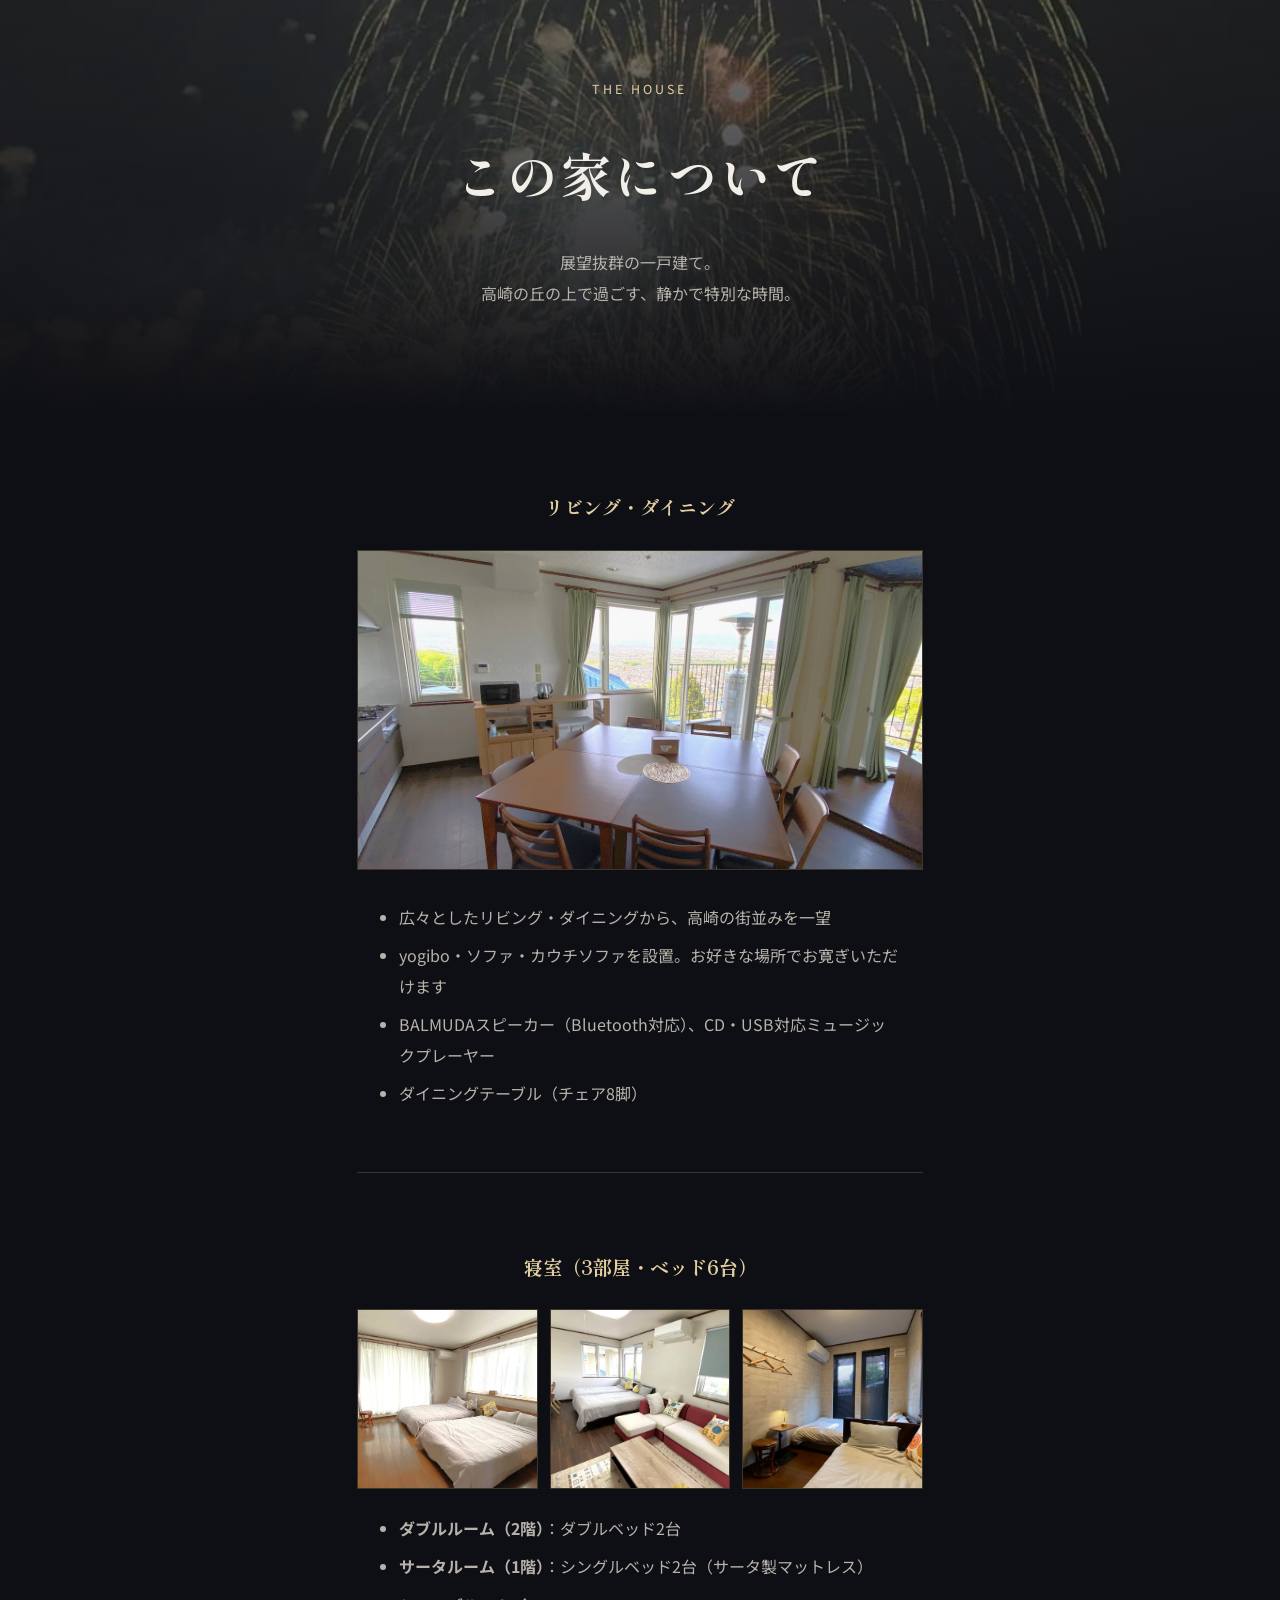
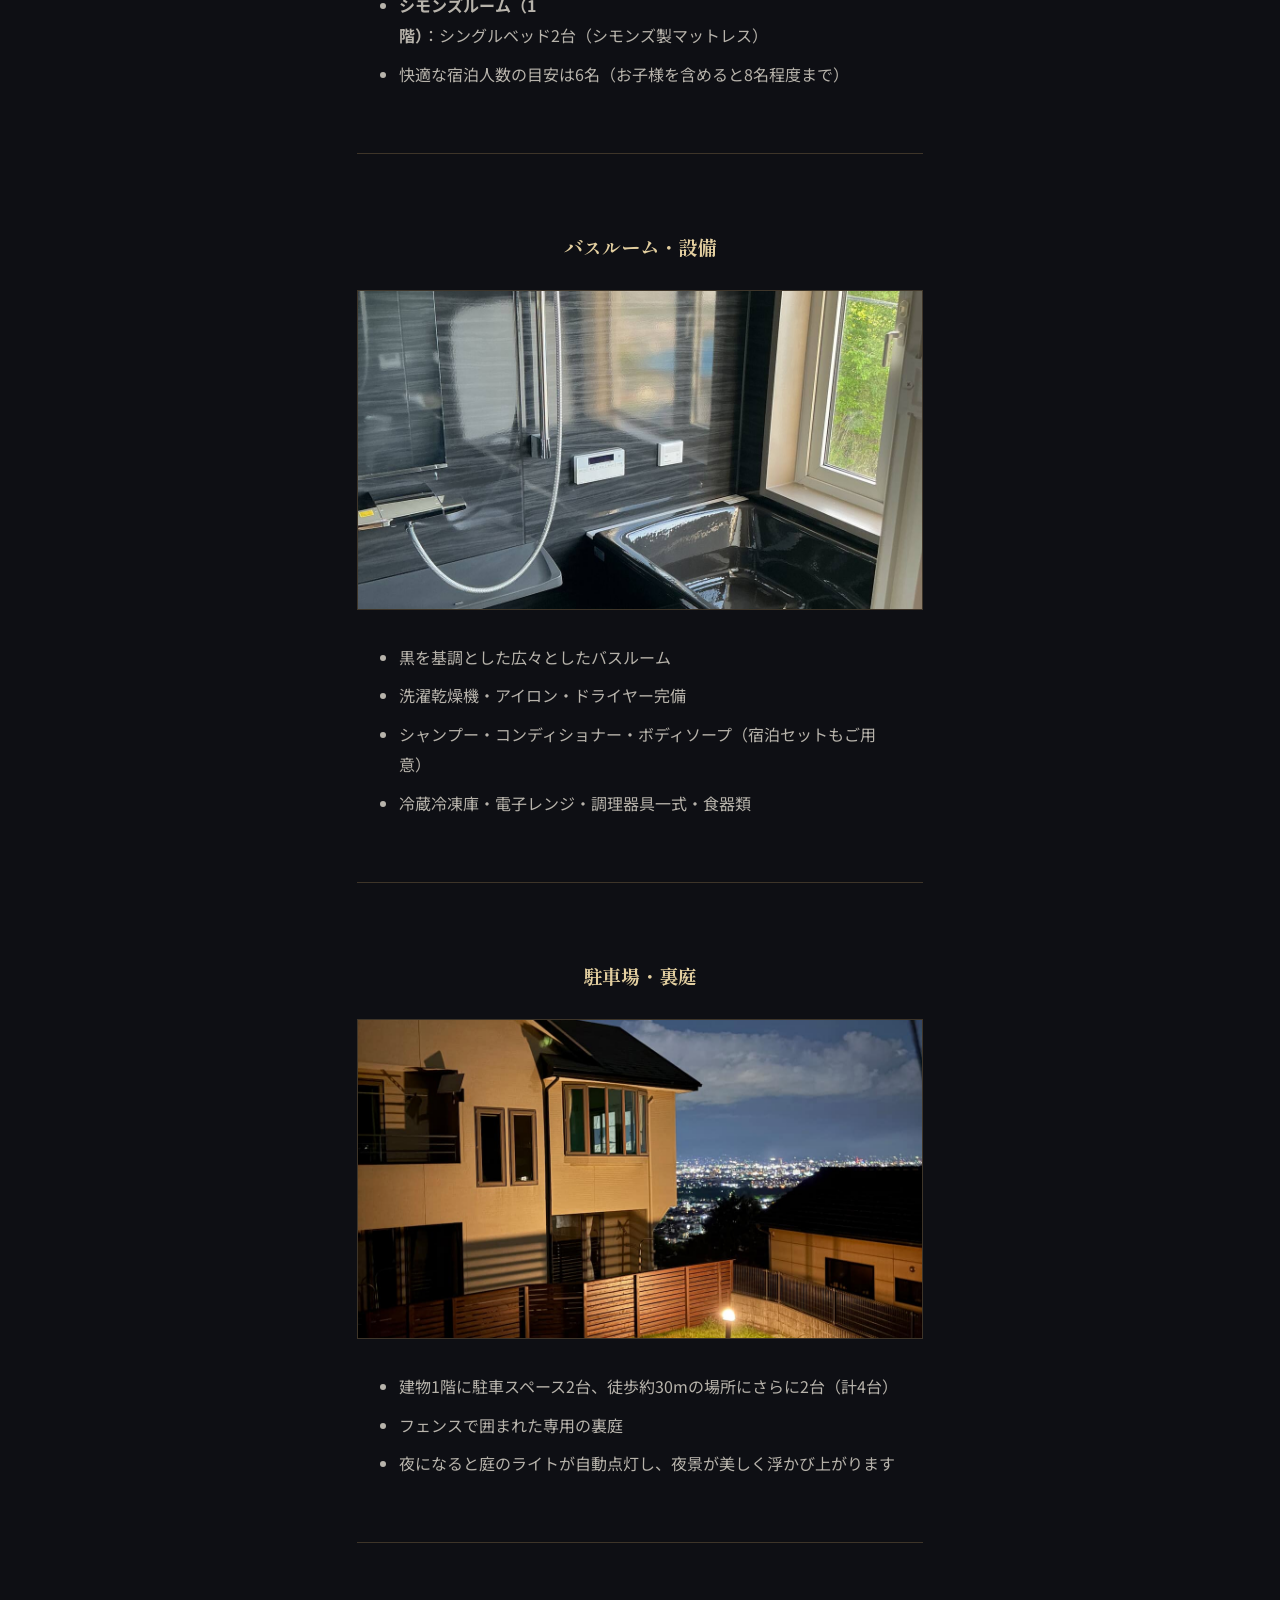
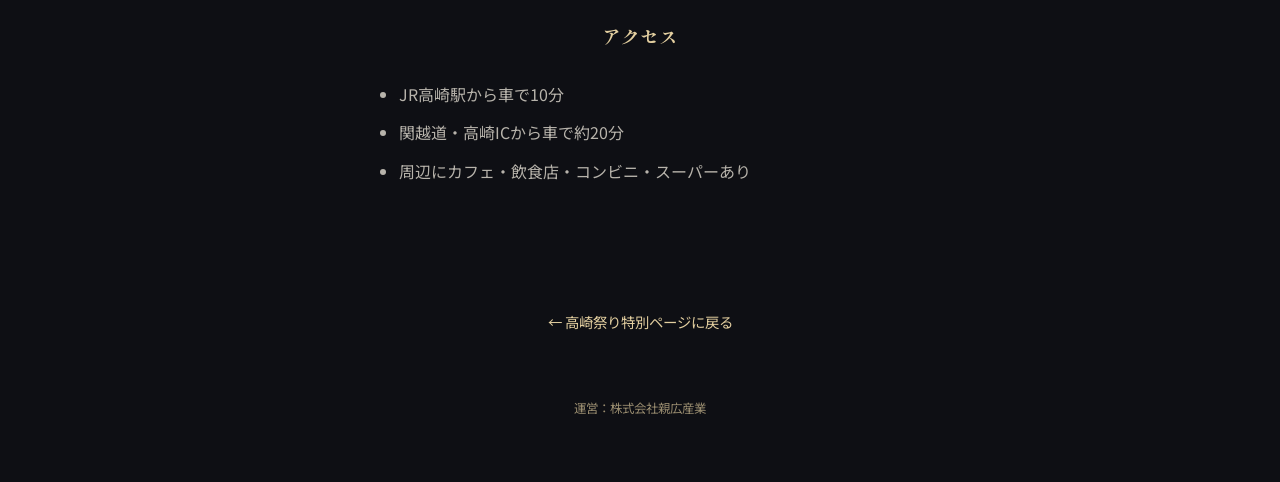
==== house.html @ ccf38d3d "チェックイン時間・レビュー・設備紹介ページ・地図カードを追加" ====
<!DOCTYPE html>
<html lang="ja">
<head>
<meta charset="UTF-8">
<meta name="viewport" content="width=device-width, initial-scale=1.0">
<title>この家について ｜ 高崎祭り 特別な一夜</title>
<meta name="description" content="展望抜群の一戸建て。yogiboのあるリビング、3つの寝室、専用駐車場、裏庭を備えたプライベートハウスのご紹介。">
<link rel="stylesheet" href="style.css?v=2">
<style>
  .house-main { max-width: 720px; }
  .back-link { display: block; text-align: center; padding: 2.5rem 0 0; }
  .back-link a { color: var(--gold-soft); text-decoration: none; font-size: 0.9rem; }
  .house-section { padding: 3.5rem 0; border-bottom: 1px solid var(--line); }
  .house-section:last-of-type { border-bottom: none; }
  .house-section h3 { color: var(--gold-soft); font-family: 'Shippori Mincho', serif; font-size: 1.2rem; text-align: center; margin-bottom: 1.5rem; }
  .house-photo { width: 100%; height: 320px; object-fit: cover; border: 1px solid var(--line); margin-bottom: 1.5rem; }
  .house-photo-row { display: grid; grid-template-columns: 1fr 1fr 1fr; gap: 0.75rem; margin-bottom: 1.5rem; }
  .house-photo-row img { width: 100%; height: 180px; object-fit: cover; border: 1px solid var(--line); }
  .house-list { color: var(--text-dim); max-width: 520px; margin: 0 auto; padding-left: 1.2rem; }
  .house-list li { margin-bottom: 0.5rem; }
  @media (max-width: 640px) { .house-photo-row { grid-template-columns: 1fr; } }
</style>
</head>
<body>

<header class="hero" style="min-height: 46vh;">
  <div class="hero-overlay">
    <p class="hero-eyebrow">THE HOUSE</p>
    <h1 class="hero-title">この家について</h1>
    <p class="hero-sub">展望抜群の一戸建て。<br>高崎の丘の上で過ごす、静かで特別な時間。</p>
  </div>
</header>

<main class="house-main">

  <section class="house-section">
    <h3>リビング・ダイニング</h3>
    <img class="house-photo" src="images/house-2.jpg" alt="ダイニングからの眺め">
    <ul class="house-list">
      <li>広々としたリビング・ダイニングから、高崎の街並みを一望</li>
      <li>yogibo・ソファ・カウチソファを設置。お好きな場所でお寛ぎいただけます</li>
      <li>BALMUDAスピーカー（Bluetooth対応）、CD・USB対応ミュージックプレーヤー</li>
      <li>ダイニングテーブル（チェア8脚）</li>
    </ul>
  </section>

  <section class="house-section">
    <h3>寝室（3部屋・ベッド6台）</h3>
    <div class="house-photo-row">
      <img src="images/room-double.jpg" alt="2階 ダブルルーム">
      <img src="images/room-serta.jpg" alt="1階 サータルーム">
      <img src="images/room-symonds.jpg" alt="1階 シモンズルーム">
    </div>
    <ul class="house-list">
      <li><strong>ダブルルーム（2階）</strong>：ダブルベッド2台</li>
      <li><strong>サータルーム（1階）</strong>：シングルベッド2台（サータ製マットレス）</li>
      <li><strong>シモンズルーム（1階）</strong>：シングルベッド2台（シモンズ製マットレス）</li>
      <li>快適な宿泊人数の目安は6名（お子様を含めると8名程度まで）</li>
    </ul>
  </section>

  <section class="house-section">
    <h3>バスルーム・設備</h3>
    <img class="house-photo" src="images/bathroom.jpg" alt="バスルーム">
    <ul class="house-list">
      <li>黒を基調とした広々としたバスルーム</li>
      <li>洗濯乾燥機・アイロン・ドライヤー完備</li>
      <li>シャンプー・コンディショナー・ボディソープ（宿泊セットもご用意）</li>
      <li>冷蔵冷凍庫・電子レンジ・調理器具一式・食器類</li>
    </ul>
  </section>

  <section class="house-section">
    <h3>駐車場・裏庭</h3>
    <img class="house-photo" src="images/house-hero.jpg" alt="夜の庭とライトアップ">
    <ul class="house-list">
      <li>建物1階に駐車スペース2台、徒歩約30mの場所にさらに2台（計4台）</li>
      <li>フェンスで囲まれた専用の裏庭</li>
      <li>夜になると庭のライトが自動点灯し、夜景が美しく浮かび上がります</li>
    </ul>
  </section>

  <section class="house-section">
    <h3>アクセス</h3>
    <ul class="house-list">
      <li>JR高崎駅から車で10分</li>
      <li>関越道・高崎ICから車で約20分</li>
      <li>周辺にカフェ・飲食店・コンビニ・スーパーあり</li>
    </ul>
  </section>

  <p class="back-link"><a href="index.html">← 高崎祭り特別ページに戻る</a></p>

</main>

<footer class="site-footer">
  <p class="footer-company">運営：株式会社親広産業</p>
</footer>

</body>
</html>
---- style.css ----
@import url('https://fonts.googleapis.com/css2?family=Shippori+Mincho:wght@500;700&family=Noto+Sans+JP:wght@300;400;600&display=swap');

:root {
  --bg: #0e0f14;
  --bg-panel: #161821;
  --gold: #c9a769;
  --gold-soft: #e3cfa0;
  --text: #f2efe9;
  --text-dim: #b7b3ab;
  --line: rgba(201, 167, 105, 0.25);
}

* { box-sizing: border-box; }

body {
  margin: 0;
  background: var(--bg);
  color: var(--text);
  font-family: 'Noto Sans JP', sans-serif;
  line-height: 1.9;
  -webkit-font-smoothing: antialiased;
}

h1, h2 {
  font-family: 'Shippori Mincho', serif;
  letter-spacing: 0.04em;
}

/* ---- Hero ---- */
.hero {
  min-height: 92vh;
  display: flex;
  align-items: center;
  justify-content: center;
  background:
    linear-gradient(180deg, rgba(14,15,20,0.45) 0%, rgba(14,15,20,0.88) 78%, var(--bg) 100%),
    url('images/fireworks-last-year.jpg') center 35% / cover no-repeat;
  text-align: center;
  padding: 6vh 6vw;
}

.hero-overlay { max-width: 640px; }

.hero-eyebrow {
  color: var(--gold-soft);
  letter-spacing: 0.25em;
  font-size: 0.78rem;
  margin-bottom: 1.5rem;
}

.hero-title {
  font-size: clamp(2rem, 5vw, 3.2rem);
  font-weight: 700;
  margin: 0 0 1.5rem;
  color: var(--text);
}

.hero-sub {
  color: var(--text-dim);
  font-size: 1rem;
  margin-bottom: 2.5rem;
}

.cta {
  display: inline-block;
  padding: 0.9em 2.4em;
  border: 1px solid var(--gold);
  color: var(--gold-soft);
  text-decoration: none;
  letter-spacing: 0.1em;
  font-size: 0.9rem;
  border-radius: 2px;
  transition: background 0.25s ease, color 0.25s ease;
}

.cta:hover { background: var(--gold); color: #14151c; }

.cta-large { padding: 1.1em 3.2em; font-size: 1rem; }

/* ---- Sections ---- */
main { max-width: 800px; margin: 0 auto; padding: 0 6vw; }

section { padding: 5rem 0; border-bottom: 1px solid var(--line); }
section:last-of-type { border-bottom: none; }

.lead p {
  text-align: center;
  font-size: 1.05rem;
  color: var(--text-dim);
  max-width: 620px;
  margin: 0 auto;
}

h2 {
  font-size: 1.6rem;
  color: var(--gold-soft);
  text-align: center;
  margin-bottom: 2.5rem;
}

/* ---- Gallery ---- */
.gallery-grid {
  display: grid;
  grid-template-columns: repeat(3, 1fr);
  gap: 0.75rem;
}

.gallery-grid img {
  width: 100%;
  height: 150px;
  object-fit: cover;
  background: var(--bg-panel);
  border: 1px solid var(--line);
}

.gallery-note {
  text-align: center;
  color: var(--text-dim);
  font-size: 0.8rem;
  margin-top: 1rem;
  opacity: 0.7;
}

.gallery-link {
  text-align: center;
  margin-top: 1.5rem;
}

.gallery-link a {
  color: var(--gold-soft);
  text-decoration: none;
  font-size: 0.9rem;
  letter-spacing: 0.05em;
  border-bottom: 1px solid var(--gold);
  padding-bottom: 0.2rem;
}

/* ---- Review ---- */
.review-card {
  max-width: 560px;
  margin: 0 auto;
  text-align: center;
  padding: 2.5rem 2rem;
  background: var(--bg-panel);
  border: 1px solid var(--line);
}

.review-stars {
  color: var(--gold);
  letter-spacing: 0.3em;
  margin: 0 0 1.2rem;
}

.review-text {
  color: var(--text);
  font-size: 1rem;
  line-height: 2;
  margin: 0 0 1rem;
}

.review-author {
  color: var(--text-dim);
  font-size: 0.85rem;
  margin: 0;
}

/* ---- Overview table ---- */
.overview-table {
  width: 100%;
  border-collapse: collapse;
  background: var(--bg-panel);
  border: 1px solid var(--line);
}

.overview-table th, .overview-table td {
  padding: 1.1rem 1.4rem;
  text-align: left;
  border-bottom: 1px solid var(--line);
  vertical-align: top;
}

.overview-table th {
  width: 30%;
  color: var(--gold-soft);
  font-weight: 600;
  white-space: nowrap;
}

.overview-table tr:last-child th,
.overview-table tr:last-child td { border-bottom: none; }

.note { color: var(--text-dim); font-size: 0.85rem; }

/* ---- Chef ---- */
.chef-gallery {
  display: grid;
  grid-template-columns: 1fr 1fr;
  gap: 0.75rem;
  max-width: 460px;
  margin: 0 auto 2rem;
}

.chef-gallery img {
  width: 100%;
  height: 150px;
  object-fit: cover;
  border: 1px solid var(--line);
}

.chef-copy {
  text-align: center;
  color: var(--text-dim);
  max-width: 500px;
  margin: 0 auto;
}

/* ---- Perk ---- */
.perk-copy {
  text-align: center;
  color: var(--text-dim);
  max-width: 520px;
  margin: 0 auto;
  padding: 2rem 2rem;
  border: 1px solid var(--gold);
  background: var(--bg-panel);
}

.perk-copy strong {
  color: var(--gold-soft);
  font-size: 1.1rem;
}

/* ---- Flow ---- */
.flow-steps {
  list-style: none;
  counter-reset: step;
  padding: 0;
  max-width: 560px;
  margin: 0 auto;
}

.flow-steps li {
  counter-increment: step;
  position: relative;
  padding: 0 0 2rem 3rem;
  color: var(--text-dim);
}

.flow-steps li strong { color: var(--text); }

.flow-steps li::before {
  content: counter(step);
  position: absolute;
  left: 0;
  top: 0;
  width: 1.8rem;
  height: 1.8rem;
  border: 1px solid var(--gold);
  color: var(--gold-soft);
  border-radius: 50%;
  display: flex;
  align-items: center;
  justify-content: center;
  font-size: 0.85rem;
}

.flow-note {
  text-align: center;
  color: var(--text-dim);
  font-size: 0.82rem;
  opacity: 0.75;
  margin-top: 1rem;
}

/* ---- Access ---- */
.address {
  text-align: center;
  color: var(--text-dim);
  margin-bottom: 1.5rem;
}

.map-card {
  background: var(--bg-panel);
  border: 1px solid var(--line);
  padding: 0.75rem;
}

.map-embed {
  line-height: 0;
}

.map-embed iframe {
  display: block;
}

.map-link {
  display: block;
  text-align: center;
  color: var(--gold-soft);
  text-decoration: none;
  font-size: 0.85rem;
  padding-top: 0.9rem;
  letter-spacing: 0.05em;
}

/* ---- Apply ---- */
.apply { text-align: center; }

/* ---- Footer ---- */
.site-footer {
  text-align: center;
  color: var(--text-dim);
  font-size: 0.78rem;
  padding: 2.5rem 6vw 3.5rem;
  opacity: 0.65;
}

.site-footer p { margin: 0.3rem 0; }

.footer-company {
  color: var(--gold-soft);
  margin-bottom: 0.8rem;
}

/* ---- Responsive ---- */
@media (max-width: 640px) {
  .gallery-grid { grid-template-columns: 1fr; }
  .chef-gallery { grid-template-columns: 1fr; }
  .overview-table th, .overview-table td { display: block; width: 100%; }
  .overview-table th { border-bottom: none; padding-bottom: 0.3rem; }
  .overview-table td { padding-top: 0; }
}
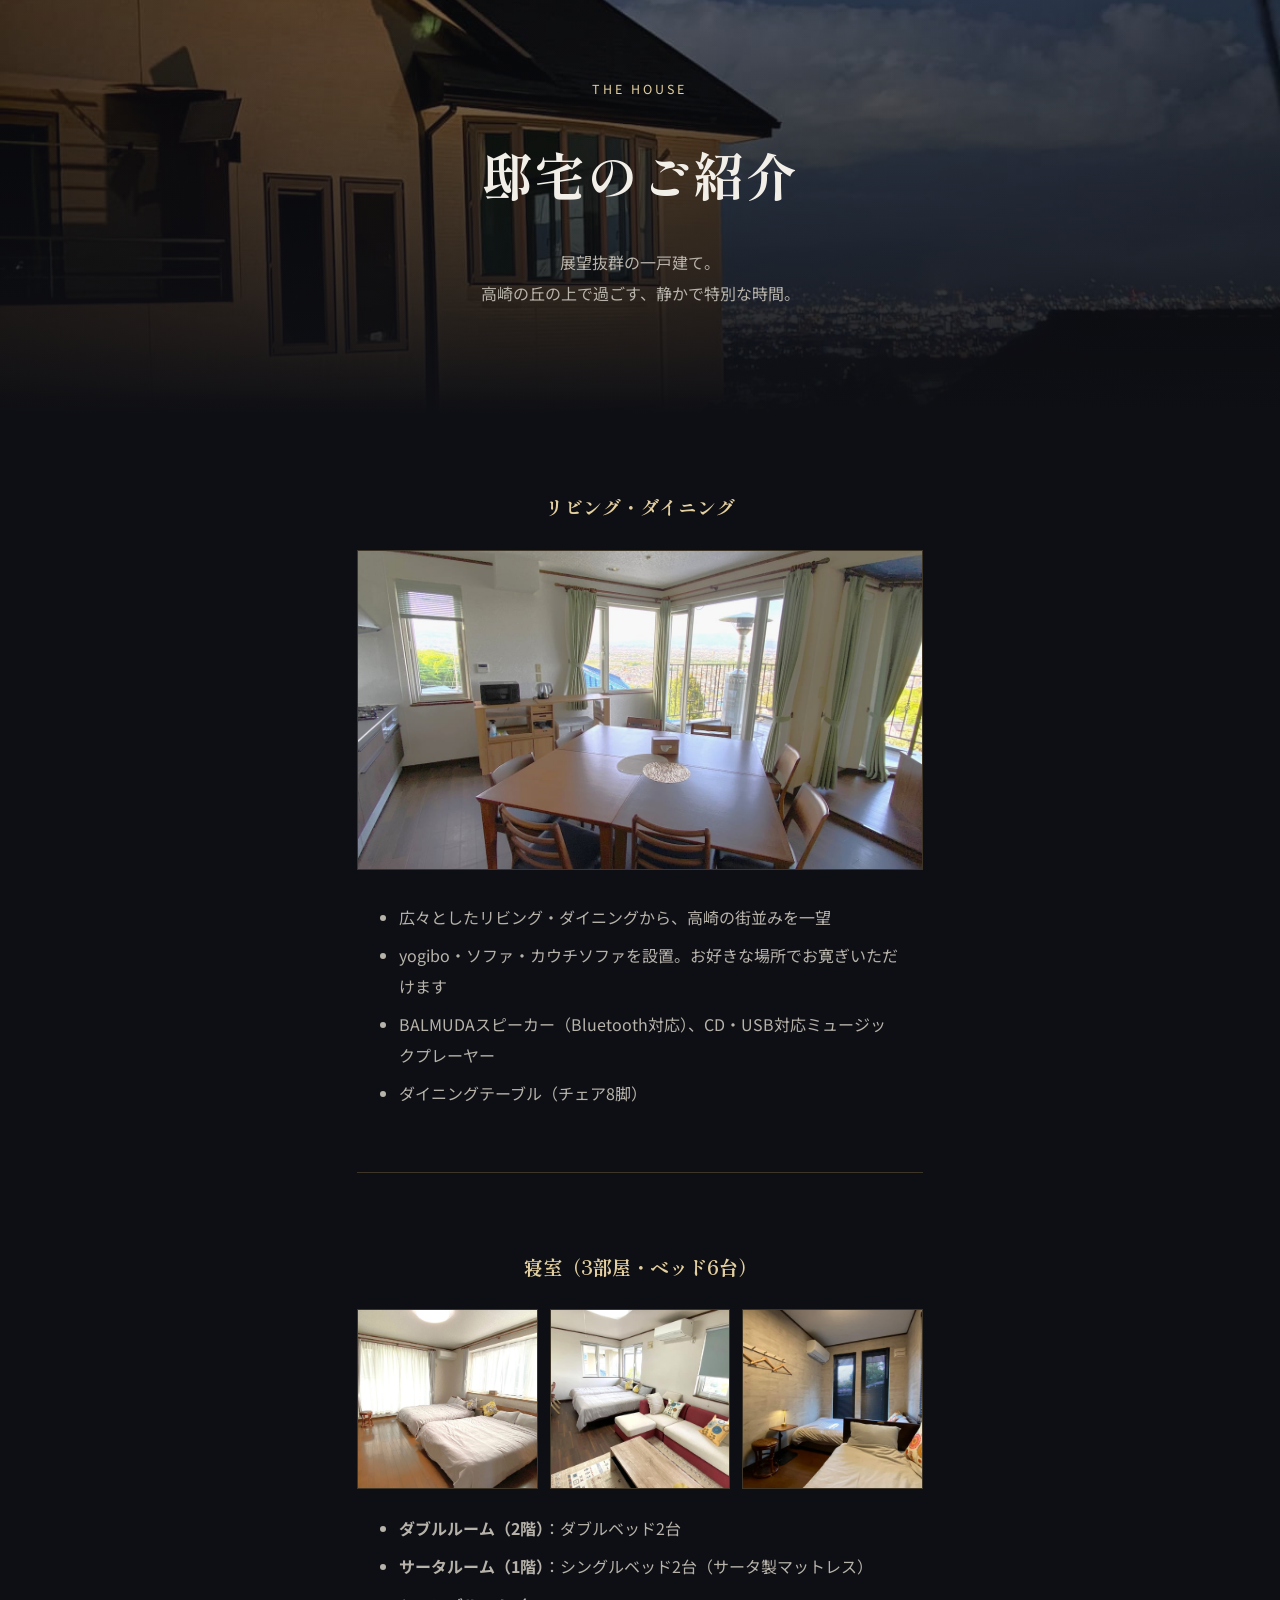
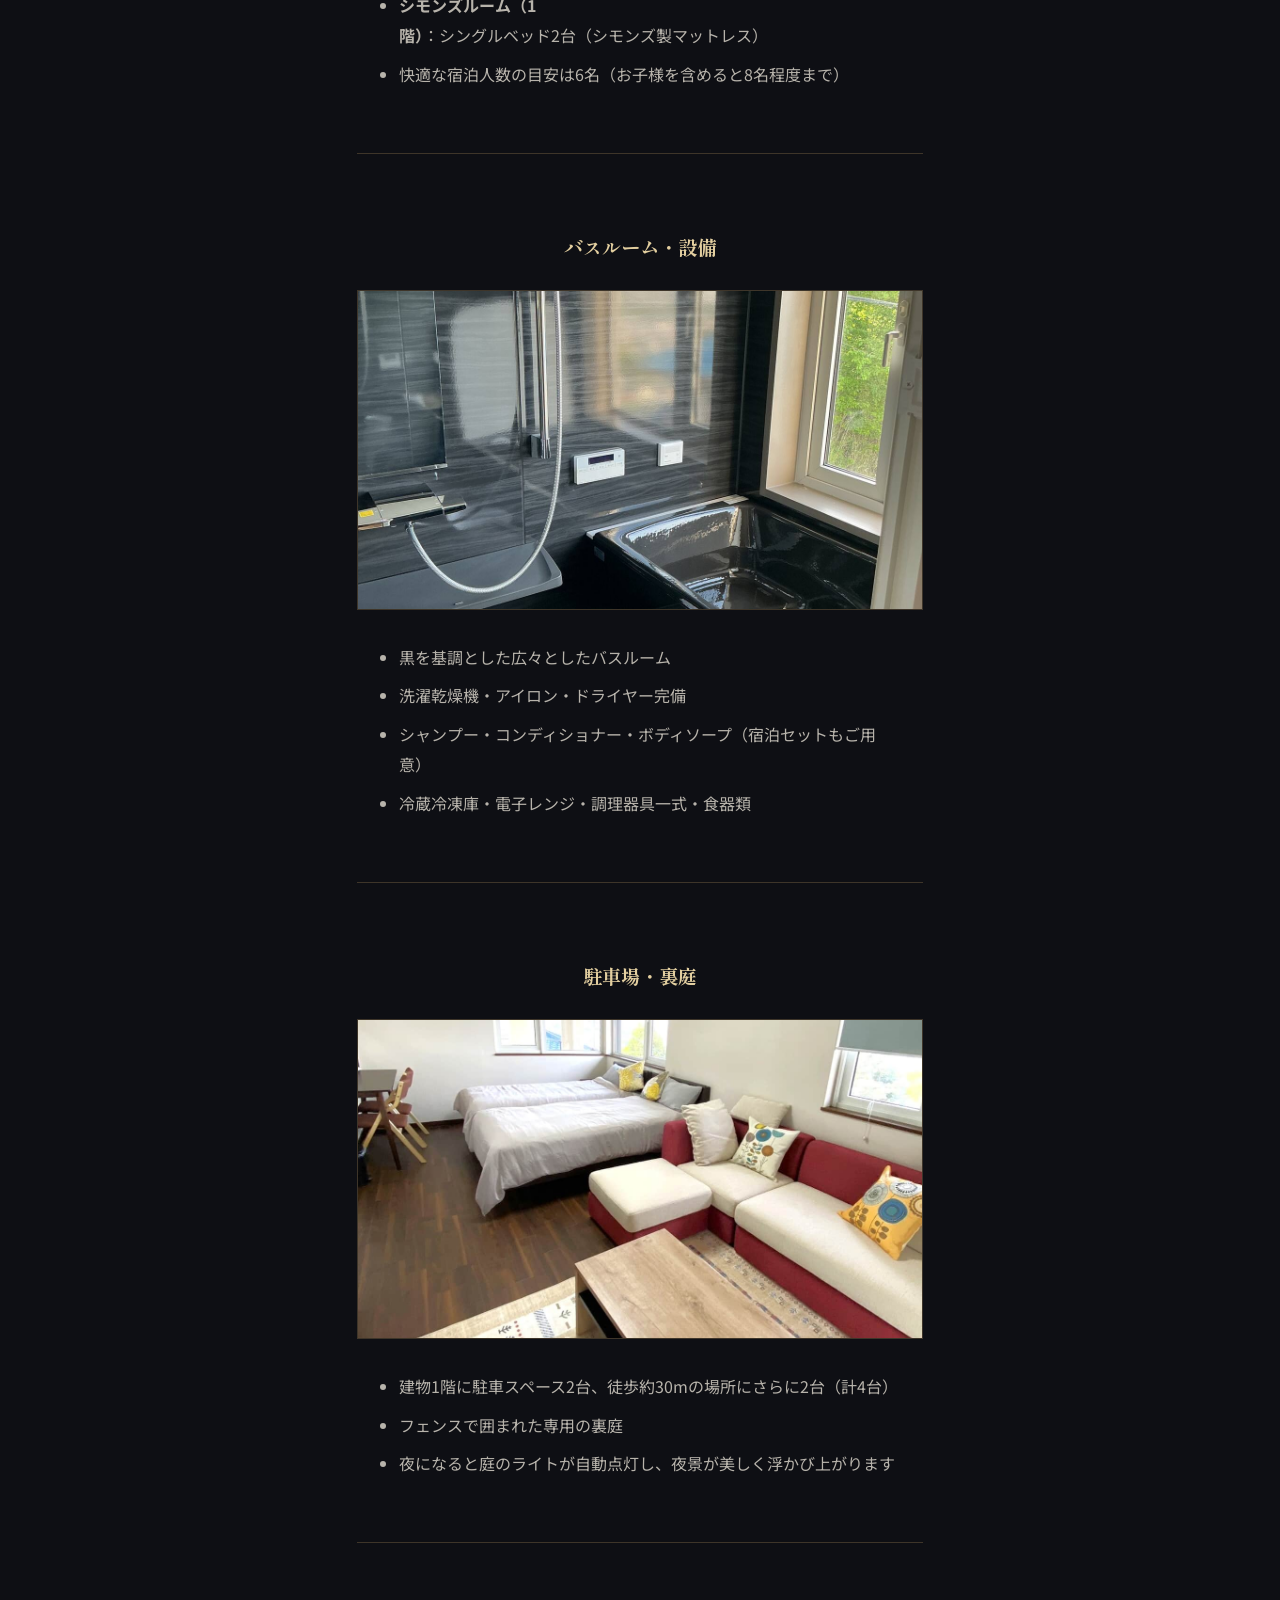
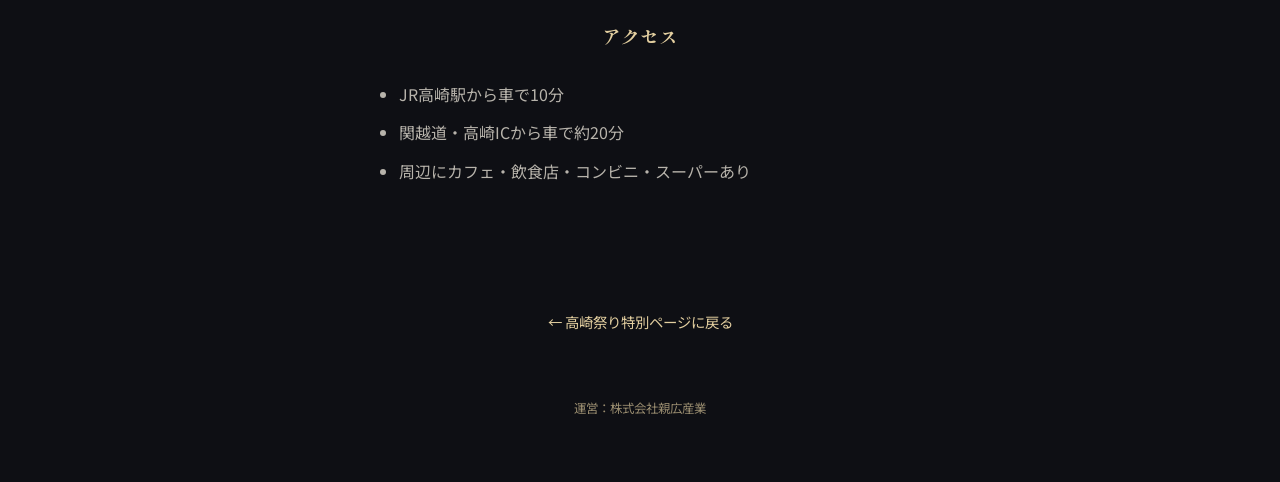
==== commit cf452e20: "リンク名を「邸宅のご紹介」に変更、邸宅ページの背景写真を変更" ====
--- a/house.html
+++ b/house.html
@@ -3,10 +3,15 @@
 <head>
 <meta charset="UTF-8">
 <meta name="viewport" content="width=device-width, initial-scale=1.0">
-<title>この家について ｜ 高崎祭り 特別な一夜</title>
+<title>邸宅のご紹介 ｜ 高崎祭り 特別な一夜</title>
 <meta name="description" content="展望抜群の一戸建て。yogiboのあるリビング、3つの寝室、専用駐車場、裏庭を備えたプライベートハウスのご紹介。">
 <link rel="stylesheet" href="style.css?v=2">
 <style>
+  .house-hero {
+    background:
+      linear-gradient(180deg, rgba(14,15,20,0.45) 0%, rgba(14,15,20,0.88) 78%, var(--bg) 100%),
+      url('images/house-hero.jpg') center 40% / cover no-repeat !important;
+  }
   .house-main { max-width: 720px; }
   .back-link { display: block; text-align: center; padding: 2.5rem 0 0; }
   .back-link a { color: var(--gold-soft); text-decoration: none; font-size: 0.9rem; }
@@ -23,10 +28,10 @@
 </head>
 <body>
 
-<header class="hero" style="min-height: 46vh;">
+<header class="hero house-hero" style="min-height: 46vh;">
   <div class="hero-overlay">
     <p class="hero-eyebrow">THE HOUSE</p>
-    <h1 class="hero-title">この家について</h1>
+    <h1 class="hero-title">邸宅のご紹介</h1>
     <p class="hero-sub">展望抜群の一戸建て。<br>高崎の丘の上で過ごす、静かで特別な時間。</p>
   </div>
 </header>
@@ -72,7 +77,7 @@
 
   <section class="house-section">
     <h3>駐車場・裏庭</h3>
-    <img class="house-photo" src="images/house-hero.jpg" alt="夜の庭とライトアップ">
+    <img class="house-photo" src="images/house-1.jpg" alt="物件外観">
     <ul class="house-list">
       <li>建物1階に駐車スペース2台、徒歩約30mの場所にさらに2台（計4台）</li>
       <li>フェンスで囲まれた専用の裏庭</li>
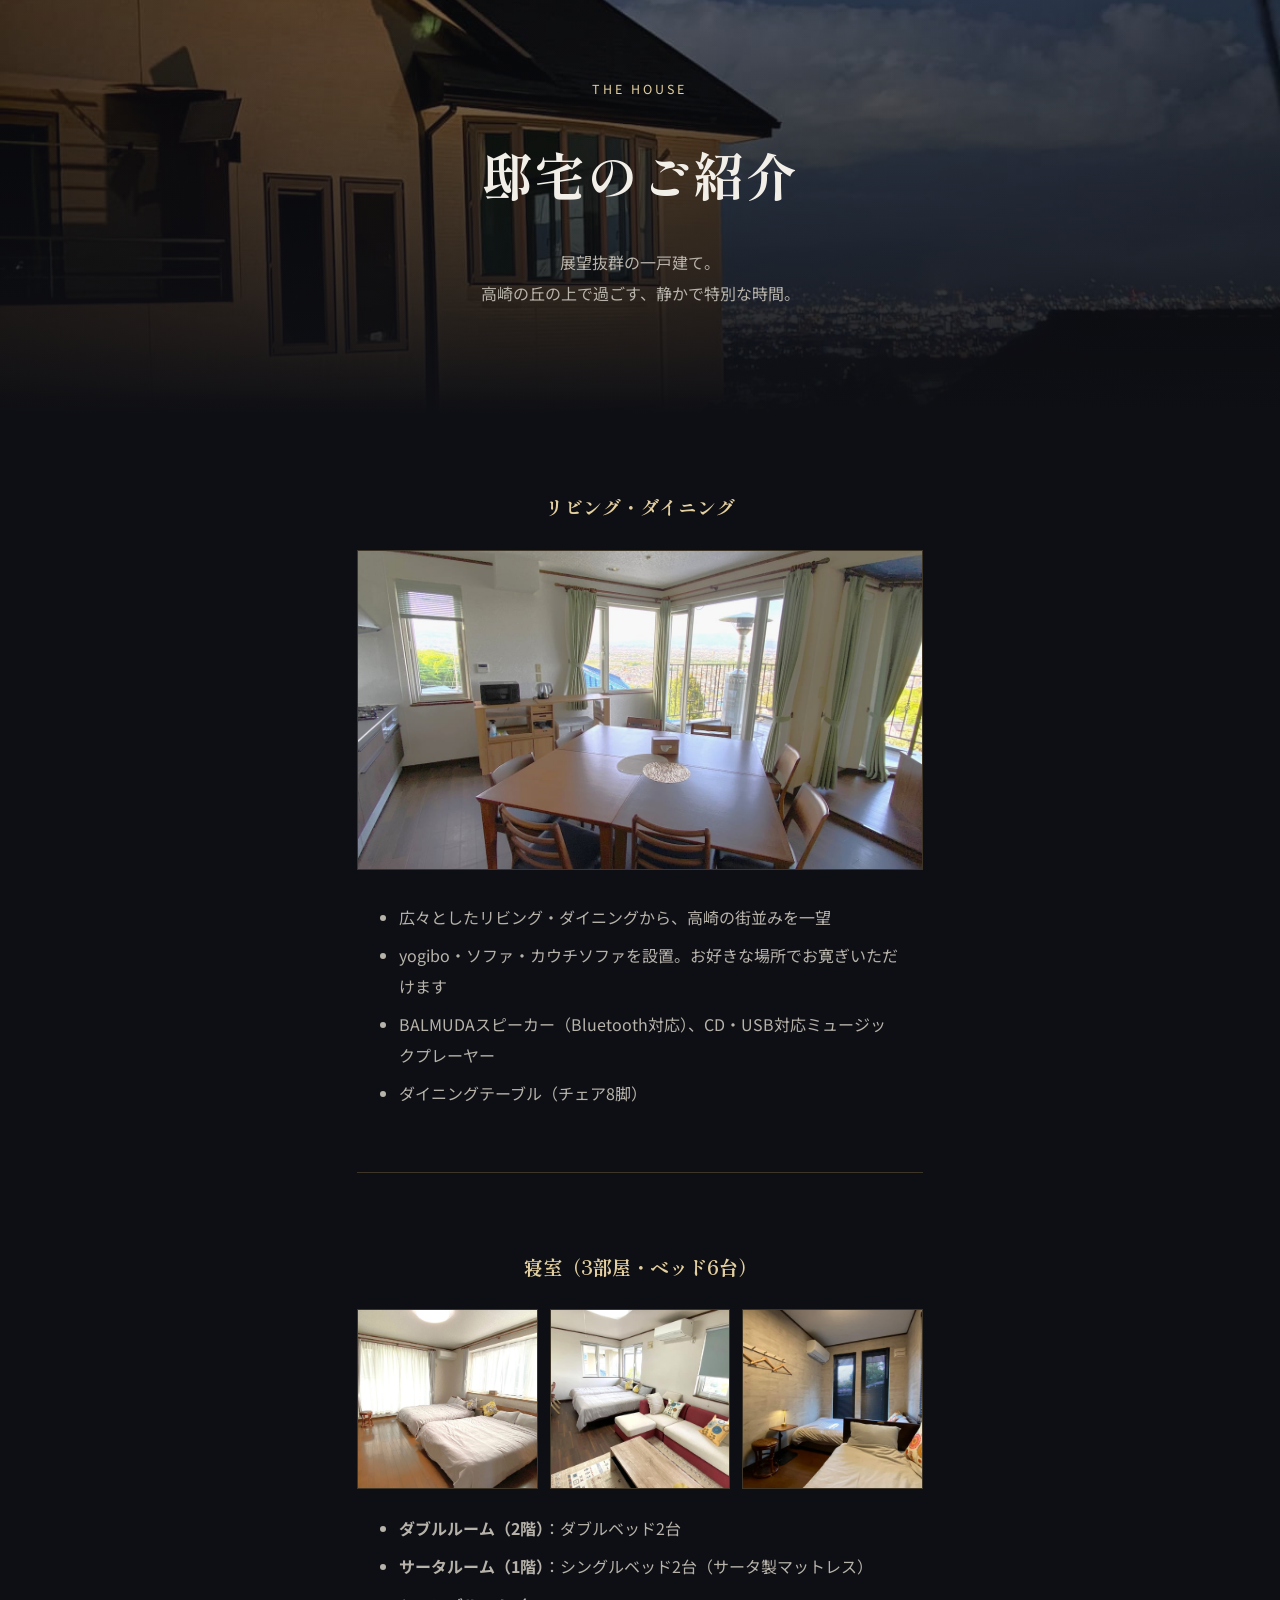
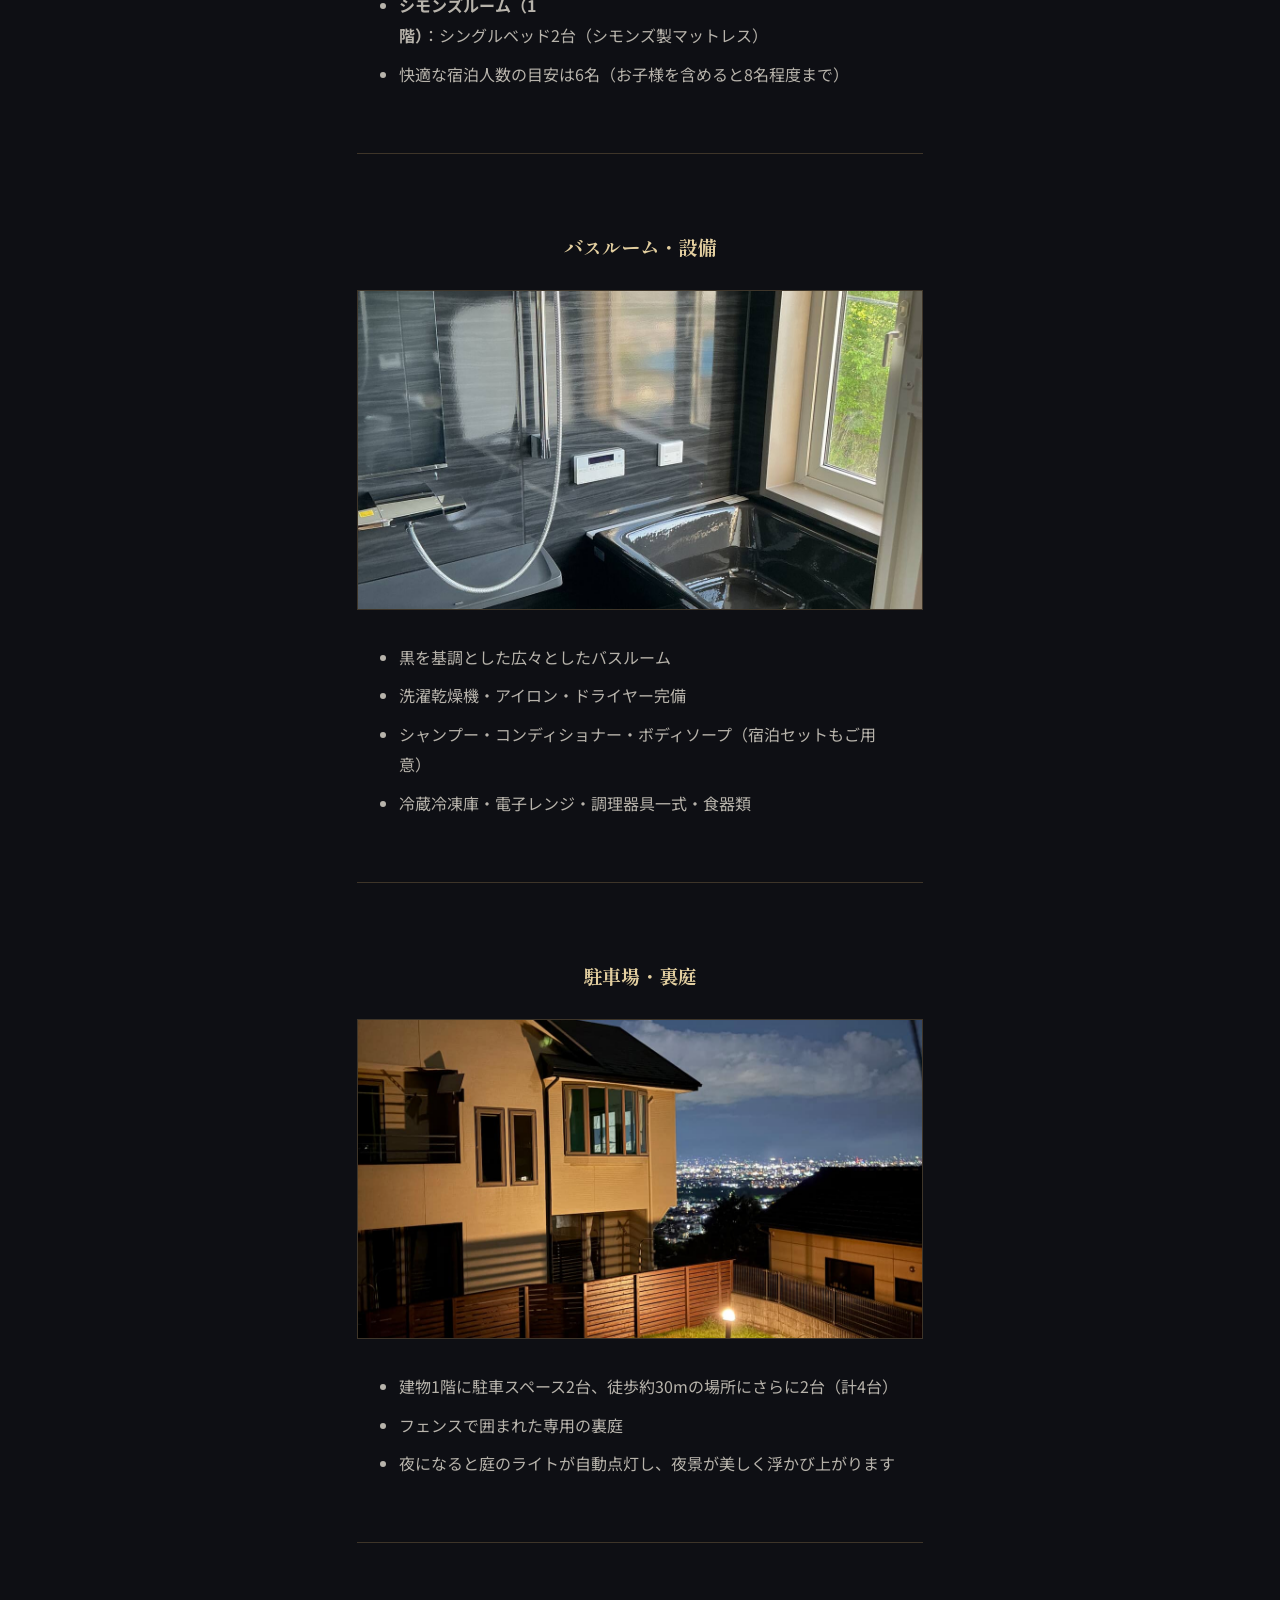
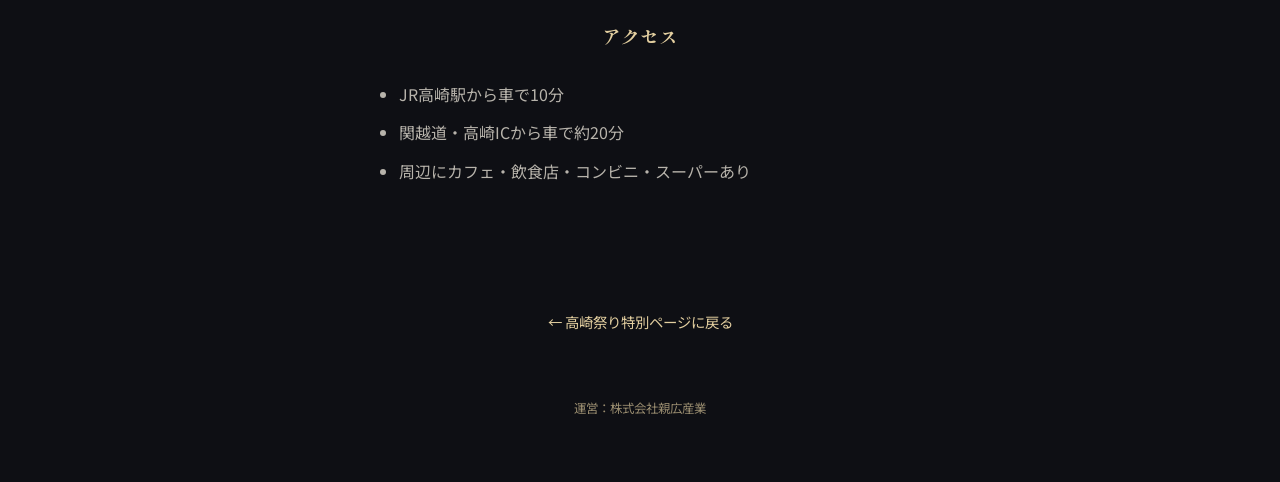
==== commit 0a337a35: "駐車場・裏庭セクションの写真を元に戻す" ====
--- a/house.html
+++ b/house.html
@@ -77,7 +77,7 @@
 
   <section class="house-section">
     <h3>駐車場・裏庭</h3>
-    <img class="house-photo" src="images/house-1.jpg" alt="物件外観">
+    <img class="house-photo" src="images/house-hero.jpg" alt="夜の庭とライトアップ">
     <ul class="house-list">
       <li>建物1階に駐車スペース2台、徒歩約30mの場所にさらに2台（計4台）</li>
       <li>フェンスで囲まれた専用の裏庭</li>
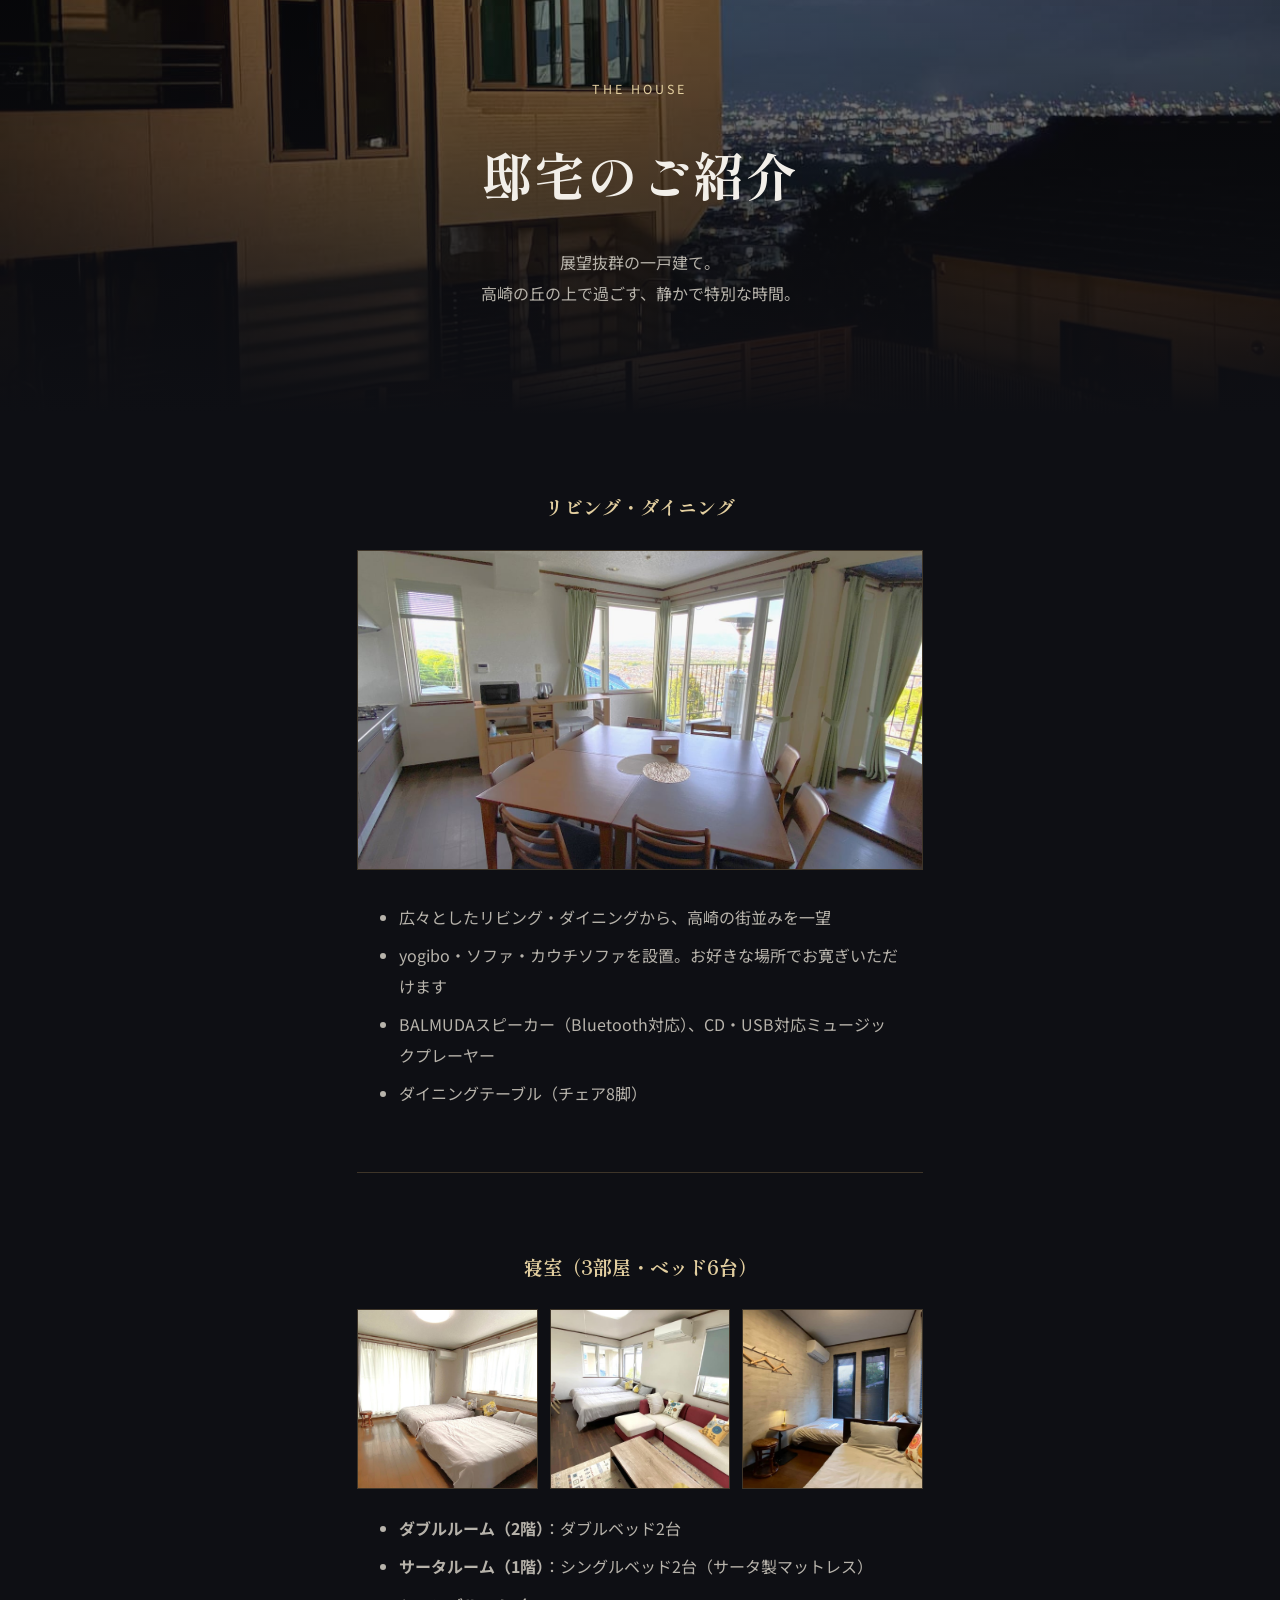
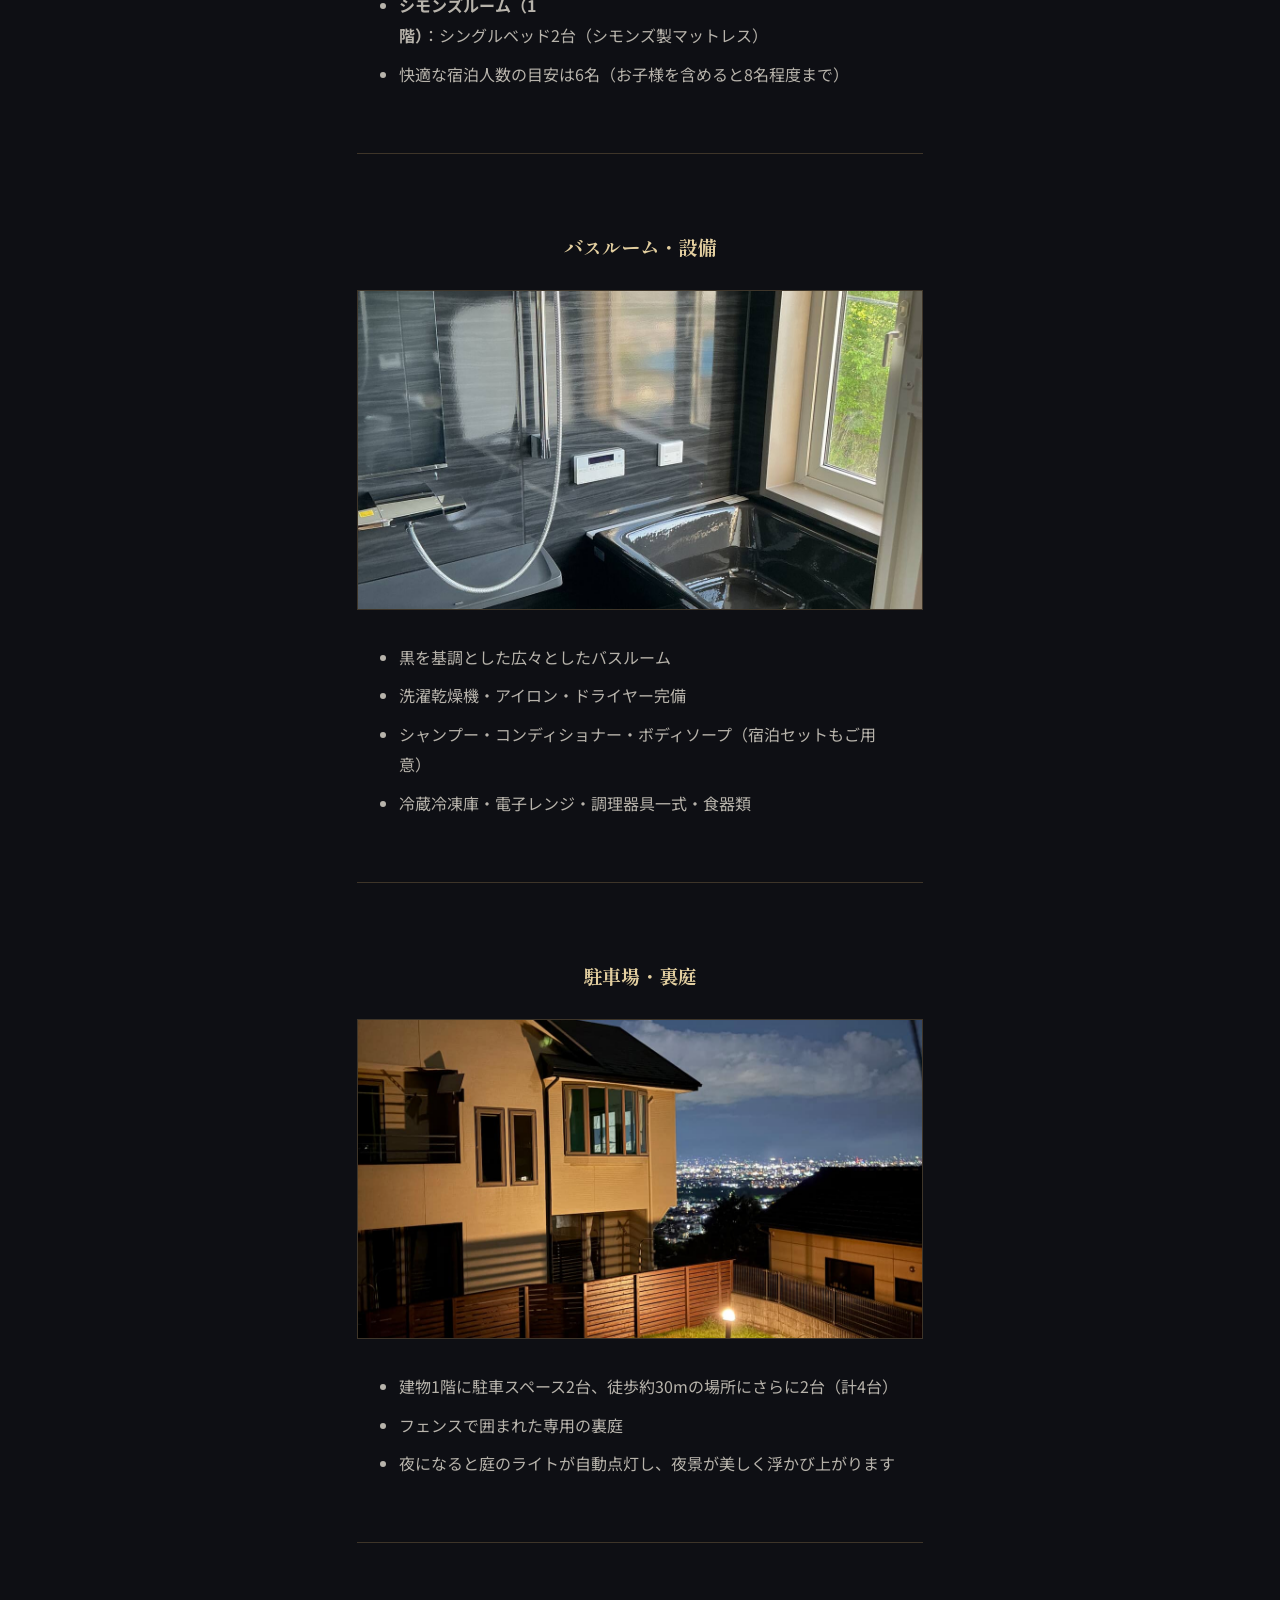
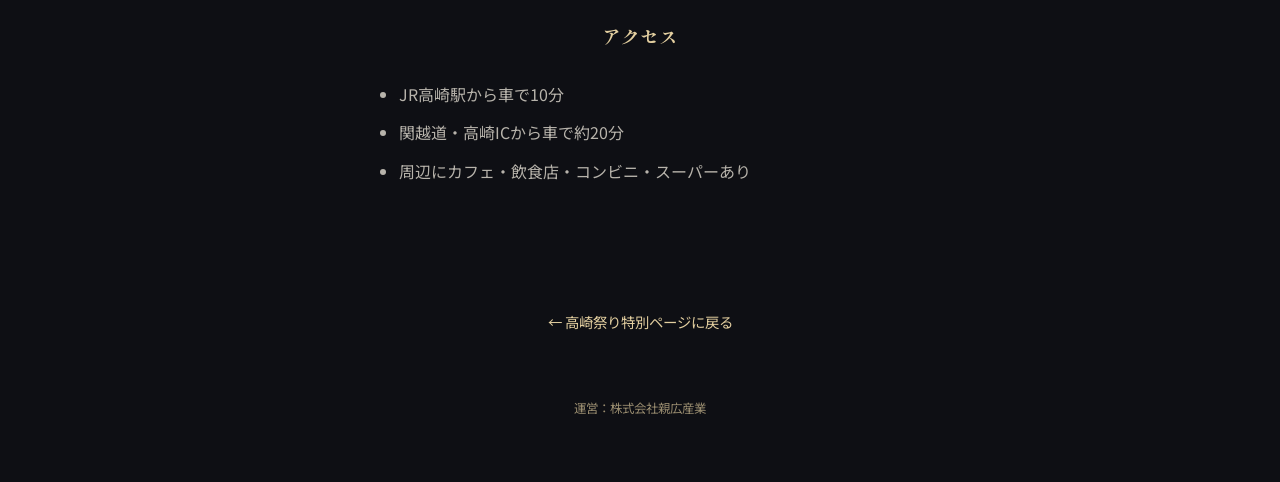
==== commit 7cd916f7: "邸宅紹介リンクをボタンスタイルに変更" ====
--- a/house.html
+++ b/house.html
@@ -10,7 +10,7 @@
   .house-hero {
     background:
       linear-gradient(180deg, rgba(14,15,20,0.45) 0%, rgba(14,15,20,0.88) 78%, var(--bg) 100%),
-      url('images/house-hero.jpg') center 40% / cover no-repeat !important;
+      url('images/house-hero.jpg') center 55% / cover no-repeat !important;
   }
   .house-main { max-width: 720px; }
   .back-link { display: block; text-align: center; padding: 2.5rem 0 0; }
--- a/style.css
+++ b/style.css
@@ -126,15 +126,6 @@
   margin-top: 1.5rem;
 }
 
-.gallery-link a {
-  color: var(--gold-soft);
-  text-decoration: none;
-  font-size: 0.9rem;
-  letter-spacing: 0.05em;
-  border-bottom: 1px solid var(--gold);
-  padding-bottom: 0.2rem;
-}
-
 /* ---- Review ---- */
 .review-card {
   max-width: 560px;
